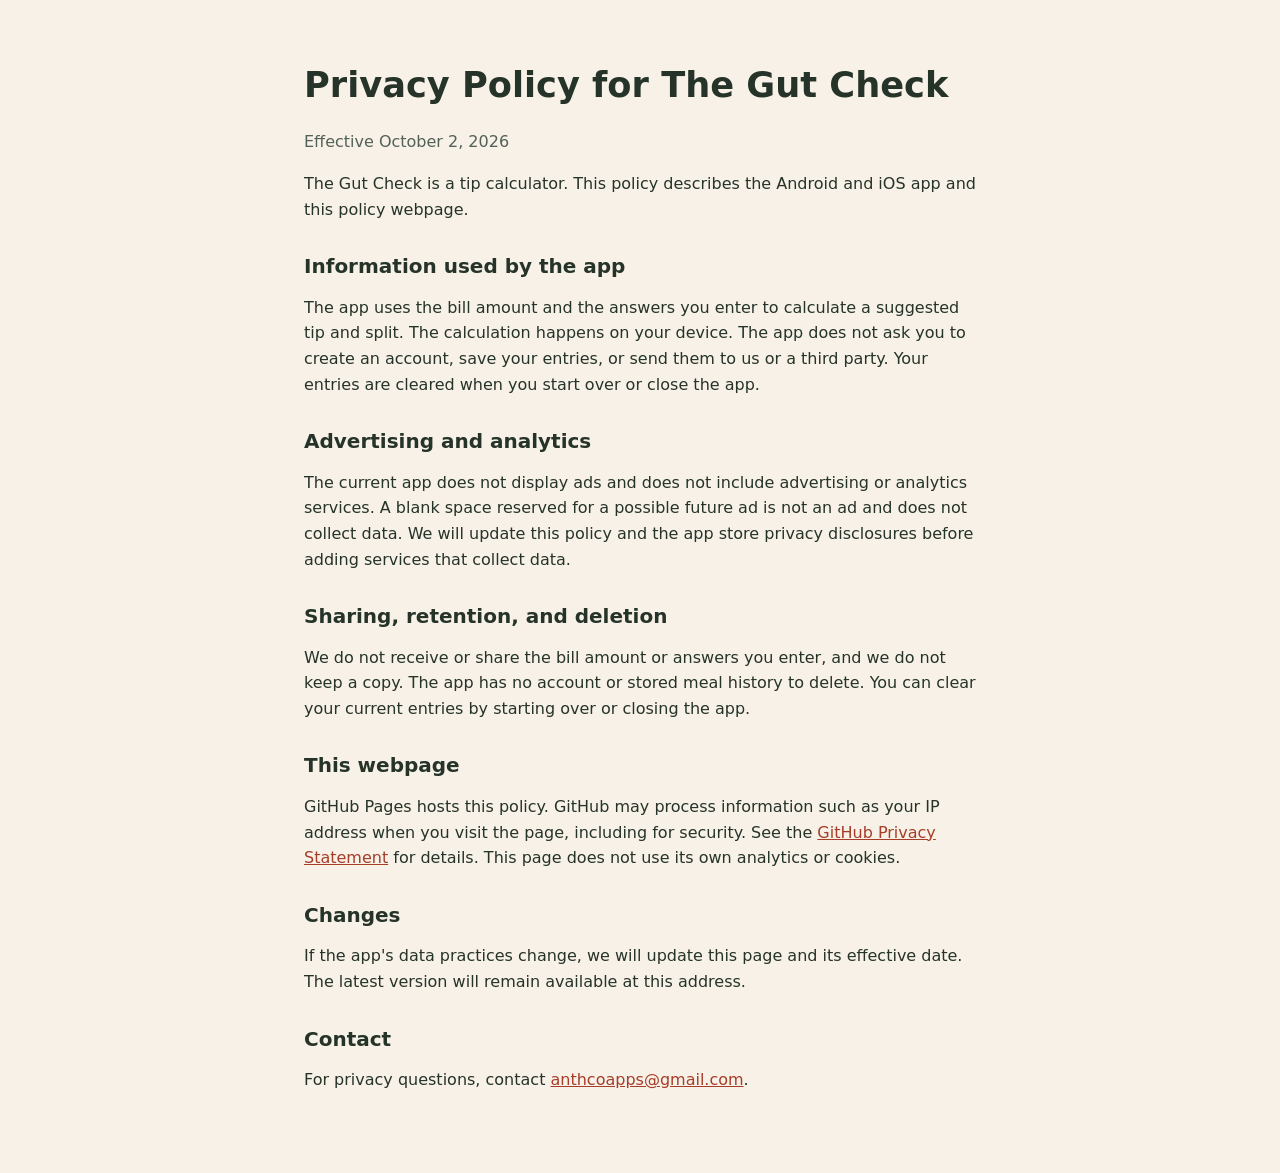
==== index.html @ 99a1a0cb "Add The Gut Check privacy policy" ====
<!doctype html>
<html lang="en">
  <head>
    <meta charset="utf-8">
    <meta name="viewport" content="width=device-width, initial-scale=1">
    <meta name="color-scheme" content="light">
    <title>Privacy Policy | The Gut Check</title>
    <style>
      :root { color: #263329; background: #f7f1e8; font-family: system-ui, sans-serif; line-height: 1.6; }
      body { max-width: 42rem; margin: 0 auto; padding: 2.5rem 1.25rem 4rem; }
      h1, h2 { line-height: 1.2; }
      h1 { font-size: 2.2rem; }
      h2 { margin-top: 2rem; font-size: 1.25rem; }
      a { color: #a63d29; }
      .date { color: #536158; }
    </style>
  </head>
  <body>
    <main>
      <h1>Privacy Policy for The Gut Check</h1>
      <p class="date">Effective October 2, 2026</p>
      <p>The Gut Check is a tip calculator. This policy describes the Android and iOS app and this policy webpage.</p>

      <h2>Information used by the app</h2>
      <p>The app uses the bill amount and the answers you enter to calculate a suggested tip and split. The calculation happens on your device. The app does not ask you to create an account, save your entries, or send them to us or a third party. Your entries are cleared when you start over or close the app.</p>

      <h2>Advertising and analytics</h2>
      <p>The current app does not display ads and does not include advertising or analytics services. A blank space reserved for a possible future ad is not an ad and does not collect data. We will update this policy and the app store privacy disclosures before adding services that collect data.</p>

      <h2>Sharing, retention, and deletion</h2>
      <p>We do not receive or share the bill amount or answers you enter, and we do not keep a copy. The app has no account or stored meal history to delete. You can clear your current entries by starting over or closing the app.</p>

      <h2>This webpage</h2>
      <p>GitHub Pages hosts this policy. GitHub may process information such as your IP address when you visit the page, including for security. See the <a href="https://docs.github.com/en/site-policy/privacy-policies/github-general-privacy-statement">GitHub Privacy Statement</a> for details. This page does not use its own analytics or cookies.</p>

      <h2>Changes</h2>
      <p>If the app's data practices change, we will update this page and its effective date. The latest version will remain available at this address.</p>

      <h2>Contact</h2>
      <p>For privacy questions, contact <a href="mailto:anthcoapps@gmail.com">anthcoapps@gmail.com</a>.</p>
    </main>
  </body>
</html>
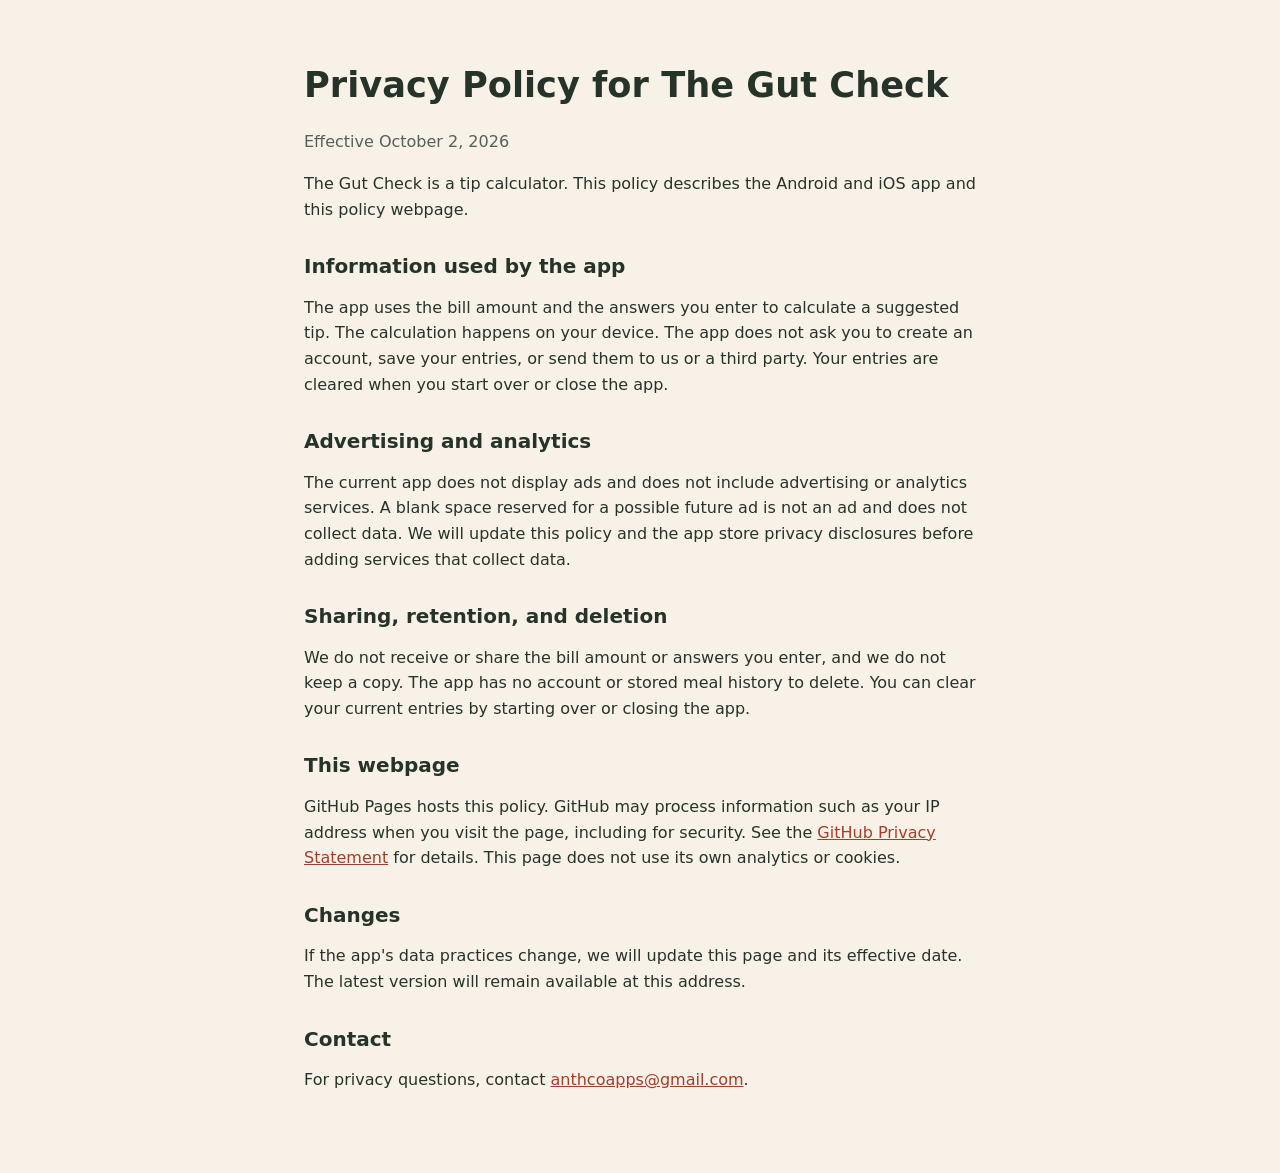
==== commit befdd5da: "Describe current tip calculation accurately" ====
--- a/index.html
+++ b/index.html
@@ -22,7 +22,7 @@
       <p>The Gut Check is a tip calculator. This policy describes the Android and iOS app and this policy webpage.</p>
 
       <h2>Information used by the app</h2>
-      <p>The app uses the bill amount and the answers you enter to calculate a suggested tip and split. The calculation happens on your device. The app does not ask you to create an account, save your entries, or send them to us or a third party. Your entries are cleared when you start over or close the app.</p>
+      <p>The app uses the bill amount and the answers you enter to calculate a suggested tip. The calculation happens on your device. The app does not ask you to create an account, save your entries, or send them to us or a third party. Your entries are cleared when you start over or close the app.</p>
 
       <h2>Advertising and analytics</h2>
       <p>The current app does not display ads and does not include advertising or analytics services. A blank space reserved for a possible future ad is not an ad and does not collect data. We will update this policy and the app store privacy disclosures before adding services that collect data.</p>
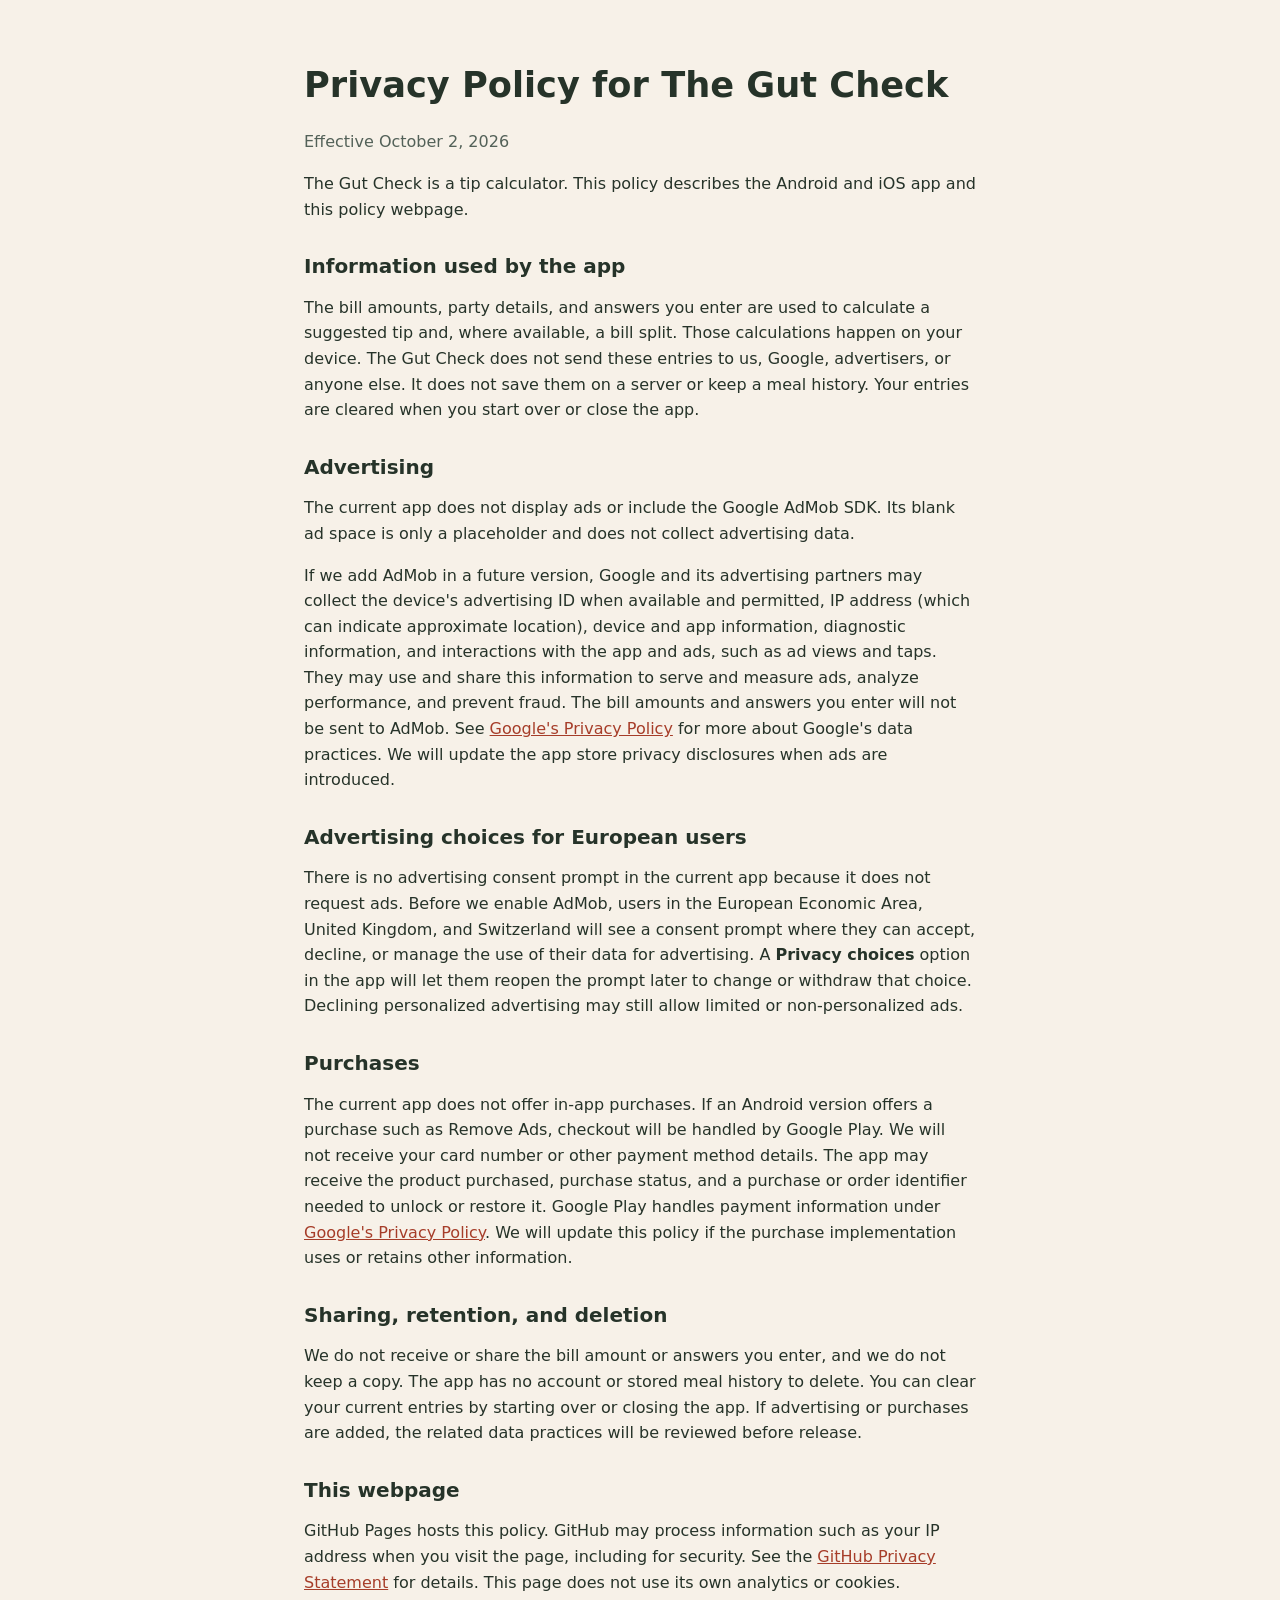
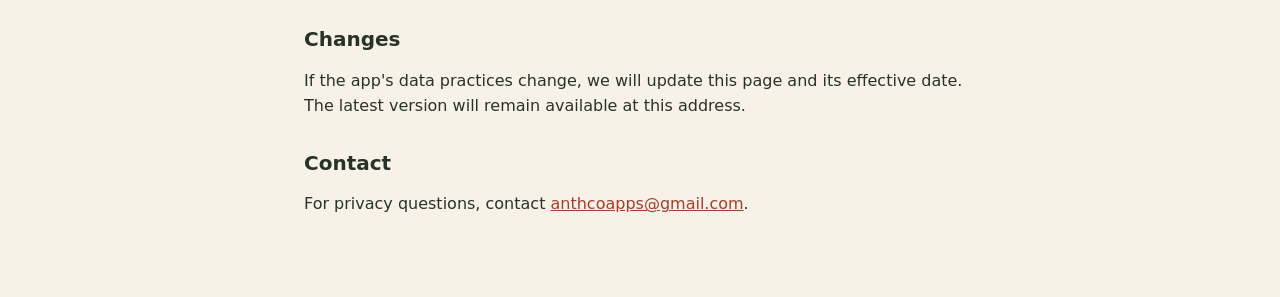
==== commit 31c61642: "Explain planned ads consent and Play purchases" ====
--- a/index.html
+++ b/index.html
@@ -22,13 +22,20 @@
       <p>The Gut Check is a tip calculator. This policy describes the Android and iOS app and this policy webpage.</p>
 
       <h2>Information used by the app</h2>
-      <p>The app uses the bill amount and the answers you enter to calculate a suggested tip. The calculation happens on your device. The app does not ask you to create an account, save your entries, or send them to us or a third party. Your entries are cleared when you start over or close the app.</p>
+      <p>The bill amounts, party details, and answers you enter are used to calculate a suggested tip and, where available, a bill split. Those calculations happen on your device. The Gut Check does not send these entries to us, Google, advertisers, or anyone else. It does not save them on a server or keep a meal history. Your entries are cleared when you start over or close the app.</p>
 
-      <h2>Advertising and analytics</h2>
-      <p>The current app does not display ads and does not include advertising or analytics services. A blank space reserved for a possible future ad is not an ad and does not collect data. We will update this policy and the app store privacy disclosures before adding services that collect data.</p>
+      <h2>Advertising</h2>
+      <p>The current app does not display ads or include the Google AdMob SDK. Its blank ad space is only a placeholder and does not collect advertising data.</p>
+      <p>If we add AdMob in a future version, Google and its advertising partners may collect the device's advertising ID when available and permitted, IP address (which can indicate approximate location), device and app information, diagnostic information, and interactions with the app and ads, such as ad views and taps. They may use and share this information to serve and measure ads, analyze performance, and prevent fraud. The bill amounts and answers you enter will not be sent to AdMob. See <a href="https://policies.google.com/privacy">Google's Privacy Policy</a> for more about Google's data practices. We will update the app store privacy disclosures when ads are introduced.</p>
+
+      <h2>Advertising choices for European users</h2>
+      <p>There is no advertising consent prompt in the current app because it does not request ads. Before we enable AdMob, users in the European Economic Area, United Kingdom, and Switzerland will see a consent prompt where they can accept, decline, or manage the use of their data for advertising. A <strong>Privacy choices</strong> option in the app will let them reopen the prompt later to change or withdraw that choice. Declining personalized advertising may still allow limited or non-personalized ads.</p>
+
+      <h2>Purchases</h2>
+      <p>The current app does not offer in-app purchases. If an Android version offers a purchase such as Remove Ads, checkout will be handled by Google Play. We will not receive your card number or other payment method details. The app may receive the product purchased, purchase status, and a purchase or order identifier needed to unlock or restore it. Google Play handles payment information under <a href="https://policies.google.com/privacy">Google's Privacy Policy</a>. We will update this policy if the purchase implementation uses or retains other information.</p>
 
       <h2>Sharing, retention, and deletion</h2>
-      <p>We do not receive or share the bill amount or answers you enter, and we do not keep a copy. The app has no account or stored meal history to delete. You can clear your current entries by starting over or closing the app.</p>
+      <p>We do not receive or share the bill amount or answers you enter, and we do not keep a copy. The app has no account or stored meal history to delete. You can clear your current entries by starting over or closing the app. If advertising or purchases are added, the related data practices will be reviewed before release.</p>
 
       <h2>This webpage</h2>
       <p>GitHub Pages hosts this policy. GitHub may process information such as your IP address when you visit the page, including for security. See the <a href="https://docs.github.com/en/site-policy/privacy-policies/github-general-privacy-statement">GitHub Privacy Statement</a> for details. This page does not use its own analytics or cookies.</p>
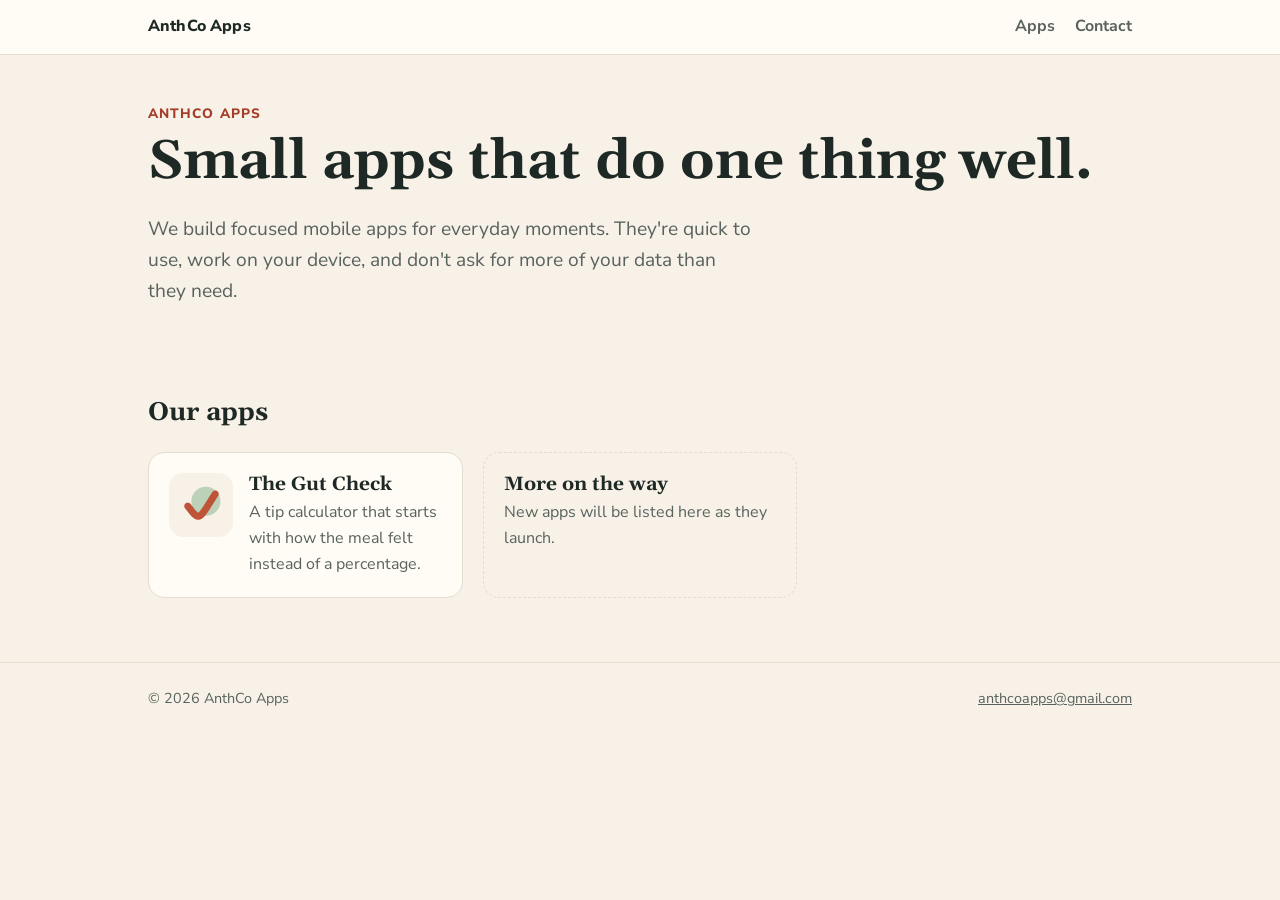
==== commit 067e6bd2: "Turn the site into the AnthCo Apps company site Serve the company home page at the root of anthcoapp" ====
--- a/index.html
+++ b/index.html
@@ -4,47 +4,57 @@
     <meta charset="utf-8">
     <meta name="viewport" content="width=device-width, initial-scale=1">
     <meta name="color-scheme" content="light">
-    <title>Privacy Policy | The Gut Check</title>
-    <style>
-      :root { color: #263329; background: #f7f1e8; font-family: system-ui, sans-serif; line-height: 1.6; }
-      body { max-width: 42rem; margin: 0 auto; padding: 2.5rem 1.25rem 4rem; }
-      h1, h2 { line-height: 1.2; }
-      h1 { font-size: 2.2rem; }
-      h2 { margin-top: 2rem; font-size: 1.25rem; }
-      a { color: #a63d29; }
-      .date { color: #536158; }
-    </style>
+    <title>AnthCo Apps</title>
+    <meta name="description" content="AnthCo Apps makes small, focused mobile apps that respect your privacy.">
+    <link rel="icon" href="/gutcheck/icon.png">
+    <link rel="stylesheet" href="/assets/site.css">
   </head>
   <body>
-    <main>
-      <h1>Privacy Policy for The Gut Check</h1>
-      <p class="date">Effective October 2, 2026</p>
-      <p>The Gut Check is a tip calculator. This policy describes the Android and iOS app and this policy webpage.</p>
+    <header class="site-header">
+      <div class="wrap">
+        <a class="brand" href="/">AnthCo Apps</a>
+        <nav aria-label="Main">
+          <a href="/#apps">Apps</a>
+          <a href="mailto:anthcoapps@gmail.com">Contact</a>
+        </nav>
+      </div>
+    </header>
 
-      <h2>Information used by the app</h2>
-      <p>The bill amounts, party details, and answers you enter are used to calculate a suggested tip and, where available, a bill split. Those calculations happen on your device. The Gut Check does not send these entries to us, Google, advertisers, or anyone else. It does not save them on a server or keep a meal history. Your entries are cleared when you start over or close the app.</p>
+    <main class="wrap">
+      <section class="hero">
+        <div>
+          <p class="eyebrow">AnthCo Apps</p>
+          <h1>Small apps that do one thing well.</h1>
+          <!-- DRAFT mission statement: replace with your own wording. -->
+          <p class="lede">We build focused mobile apps for everyday moments. They're quick to use, work on your device, and don't ask for more of your data than they need.</p>
+        </div>
+      </section>
 
-      <h2>Advertising</h2>
-      <p>The current app does not display ads or include the Google AdMob SDK. Its blank ad space is only a placeholder and does not collect advertising data.</p>
-      <p>If we add AdMob in a future version, Google and its advertising partners may collect the device's advertising ID when available and permitted, IP address (which can indicate approximate location), device and app information, diagnostic information, and interactions with the app and ads, such as ad views and taps. They may use and share this information to serve and measure ads, analyze performance, and prevent fraud. The bill amounts and answers you enter will not be sent to AdMob. See <a href="https://policies.google.com/privacy">Google's Privacy Policy</a> for more about Google's data practices. We will update the app store privacy disclosures when ads are introduced.</p>
+      <section class="section" id="apps">
+        <h2>Our apps</h2>
+        <div class="cards">
+          <a class="card" href="/gutcheck/">
+            <img src="/gutcheck/icon.png" alt="" width="64" height="64">
+            <div>
+              <h3>The Gut Check</h3>
+              <p>A tip calculator that starts with how the meal felt instead of a percentage.</p>
+            </div>
+          </a>
+          <div class="card placeholder">
+            <div>
+              <h3>More on the way</h3>
+              <p>New apps will be listed here as they launch.</p>
+            </div>
+          </div>
+        </div>
+      </section>
+    </main>
 
-      <h2>Advertising choices for European users</h2>
-      <p>There is no advertising consent prompt in the current app because it does not request ads. Before we enable AdMob, users in the European Economic Area, United Kingdom, and Switzerland will see a consent prompt where they can accept, decline, or manage the use of their data for advertising. A <strong>Privacy choices</strong> option in the app will let them reopen the prompt later to change or withdraw that choice. Declining personalized advertising may still allow limited or non-personalized ads.</p>
-
-      <h2>Purchases</h2>
-      <p>The current app does not offer in-app purchases. If an Android version offers a purchase such as Remove Ads, checkout will be handled by Google Play. We will not receive your card number or other payment method details. The app may receive the product purchased, purchase status, and a purchase or order identifier needed to unlock or restore it. Google Play handles payment information under <a href="https://policies.google.com/privacy">Google's Privacy Policy</a>. We will update this policy if the purchase implementation uses or retains other information.</p>
-
-      <h2>Sharing, retention, and deletion</h2>
-      <p>We do not receive or share the bill amount or answers you enter, and we do not keep a copy. The app has no account or stored meal history to delete. You can clear your current entries by starting over or closing the app. If advertising or purchases are added, the related data practices will be reviewed before release.</p>
-
-      <h2>This webpage</h2>
-      <p>GitHub Pages hosts this policy. GitHub may process information such as your IP address when you visit the page, including for security. See the <a href="https://docs.github.com/en/site-policy/privacy-policies/github-general-privacy-statement">GitHub Privacy Statement</a> for details. This page does not use its own analytics or cookies.</p>
-
-      <h2>Changes</h2>
-      <p>If the app's data practices change, we will update this page and its effective date. The latest version will remain available at this address.</p>
-
-      <h2>Contact</h2>
-      <p>For privacy questions, contact <a href="mailto:anthcoapps@gmail.com">anthcoapps@gmail.com</a>.</p>
-    </main>
+    <footer class="site-footer">
+      <div class="wrap">
+        <span>&copy; 2026 AnthCo Apps</span>
+        <a href="mailto:anthcoapps@gmail.com">anthcoapps@gmail.com</a>
+      </div>
+    </footer>
   </body>
 </html>
--- a/assets/site.css
+++ b/assets/site.css
@@ -0,0 +1,80 @@
+@font-face { font-family: "Gelasio"; src: url("/assets/fonts/Gelasio-400.ttf") format("truetype"); font-weight: 400; font-display: swap; }
+@font-face { font-family: "Gelasio"; src: url("/assets/fonts/Gelasio-700.ttf") format("truetype"); font-weight: 700; font-display: swap; }
+@font-face { font-family: "Nunito Sans"; src: url("/assets/fonts/NunitoSans-400.ttf") format("truetype"); font-weight: 400; font-display: swap; }
+@font-face { font-family: "Nunito Sans"; src: url("/assets/fonts/NunitoSans-700.ttf") format("truetype"); font-weight: 700; font-display: swap; }
+@font-face { font-family: "Nunito Sans"; src: url("/assets/fonts/NunitoSans-800.ttf") format("truetype"); font-weight: 800; font-display: swap; }
+
+:root {
+  --cream: #f7f1e8;
+  --paper: #fffbf5;
+  --ink: #1e2925;
+  --muted: #59635e;
+  --line: #e4dccf;
+  --accent: #a63d29;
+  --accent-soft: #f4c8b8;
+  color: var(--ink);
+  background: var(--cream);
+  font-family: "Nunito Sans", system-ui, sans-serif;
+  line-height: 1.6;
+}
+
+* { box-sizing: border-box; }
+body { margin: 0; }
+img { max-width: 100%; display: block; }
+a { color: var(--accent); }
+h1, h2, h3 { font-family: "Gelasio", Georgia, serif; line-height: 1.2; }
+
+.wrap { max-width: 64rem; margin: 0 auto; padding-inline: 1.25rem; }
+.narrow { max-width: 42rem; }
+
+.site-header { border-bottom: 1px solid var(--line); background: var(--paper); }
+.site-header .wrap { display: flex; align-items: center; justify-content: space-between; gap: 1rem; padding-top: 0.9rem; padding-bottom: 0.9rem; }
+.brand { font-weight: 800; color: var(--ink); text-decoration: none; letter-spacing: 0.01em; }
+.site-header nav { display: flex; gap: 1.25rem; font-weight: 700; }
+.site-header nav a { color: var(--muted); text-decoration: none; }
+.site-header nav a:hover, .site-header nav a[aria-current="page"] { color: var(--ink); }
+
+main { padding: 3rem 0 4rem; }
+.eyebrow { margin: 0; color: var(--accent); font-weight: 800; text-transform: uppercase; letter-spacing: 0.08em; font-size: 0.85rem; }
+.lede { font-size: 1.2rem; color: var(--muted); max-width: 38rem; }
+.muted { color: var(--muted); }
+
+.hero { display: grid; gap: 2rem; align-items: center; padding-bottom: 1rem; }
+.hero h1 { font-size: clamp(2.2rem, 6vw, 3.4rem); margin: 0.3rem 0 0.8rem; }
+.hero-icon { width: 8rem; border-radius: 1.75rem; box-shadow: 0 10px 30px rgb(30 41 37 / 0.15); }
+@media (min-width: 48rem) { .hero.with-icon { grid-template-columns: auto 1fr; } }
+
+.section { margin-top: 3.5rem; }
+.section h2 { font-size: 1.6rem; margin-bottom: 0.5rem; }
+
+.cards { display: grid; gap: 1.25rem; grid-template-columns: repeat(auto-fill, minmax(17rem, 1fr)); margin-top: 1.5rem; }
+.card { display: flex; gap: 1rem; align-items: flex-start; padding: 1.25rem; background: var(--paper); border: 1px solid var(--line); border-radius: 1rem; color: inherit; text-decoration: none; transition: transform 0.15s, box-shadow 0.15s; }
+a.card:hover { transform: translateY(-2px); box-shadow: 0 8px 24px rgb(30 41 37 / 0.1); }
+.card img { width: 4rem; border-radius: 0.9rem; flex: none; }
+.card h3 { margin: 0 0 0.25rem; font-size: 1.2rem; }
+.card p { margin: 0; color: var(--muted); }
+.card.placeholder { border-style: dashed; background: transparent; }
+
+.badges { display: flex; flex-wrap: wrap; gap: 0.75rem; margin-top: 1.25rem; }
+.badge { display: inline-flex; flex-direction: column; padding: 0.55rem 1.1rem; border-radius: 0.75rem; background: var(--ink); color: var(--paper); text-decoration: none; line-height: 1.25; }
+.badge small { font-size: 0.72rem; opacity: 0.75; }
+.badge strong { font-size: 1.05rem; }
+.badge[aria-disabled="true"] { background: transparent; color: var(--muted); border: 1px solid var(--line); }
+
+.steps { display: grid; gap: 1rem; grid-template-columns: repeat(auto-fit, minmax(10.5rem, 1fr)); padding: 0; list-style: none; counter-reset: step; }
+.steps li { counter-increment: step; padding: 1rem 1.1rem; background: var(--paper); border: 1px solid var(--line); border-radius: 1rem; }
+.steps li::before { content: counter(step); display: grid; place-items: center; width: 1.8rem; height: 1.8rem; margin-bottom: 0.5rem; border-radius: 50%; background: var(--accent-soft); color: var(--ink); font-weight: 800; }
+
+.shots { display: flex; gap: 1.25rem; overflow-x: auto; padding: 0.5rem 0 1rem; scroll-snap-type: x mandatory; }
+.shots figure { flex: none; width: 13.5rem; margin: 0; scroll-snap-align: start; }
+.shots img, .shot-slot { width: 100%; aspect-ratio: 9 / 19.5; border-radius: 1.5rem; border: 1px solid var(--line); background: var(--paper); object-fit: cover; }
+.shot-slot { display: grid; place-items: center; border-style: dashed; color: var(--muted); font-size: 0.9rem; text-align: center; padding: 1rem; }
+.shots figcaption { margin-top: 0.5rem; text-align: center; color: var(--muted); font-size: 0.9rem; }
+
+.policy h1 { font-size: 2.2rem; }
+.policy h2 { margin-top: 2rem; font-size: 1.25rem; }
+.date { color: var(--muted); }
+
+.site-footer { border-top: 1px solid var(--line); padding: 1.5rem 0 2.5rem; color: var(--muted); font-size: 0.9rem; }
+.site-footer .wrap { display: flex; flex-wrap: wrap; justify-content: space-between; gap: 0.5rem 1.5rem; }
+.site-footer a { color: inherit; }
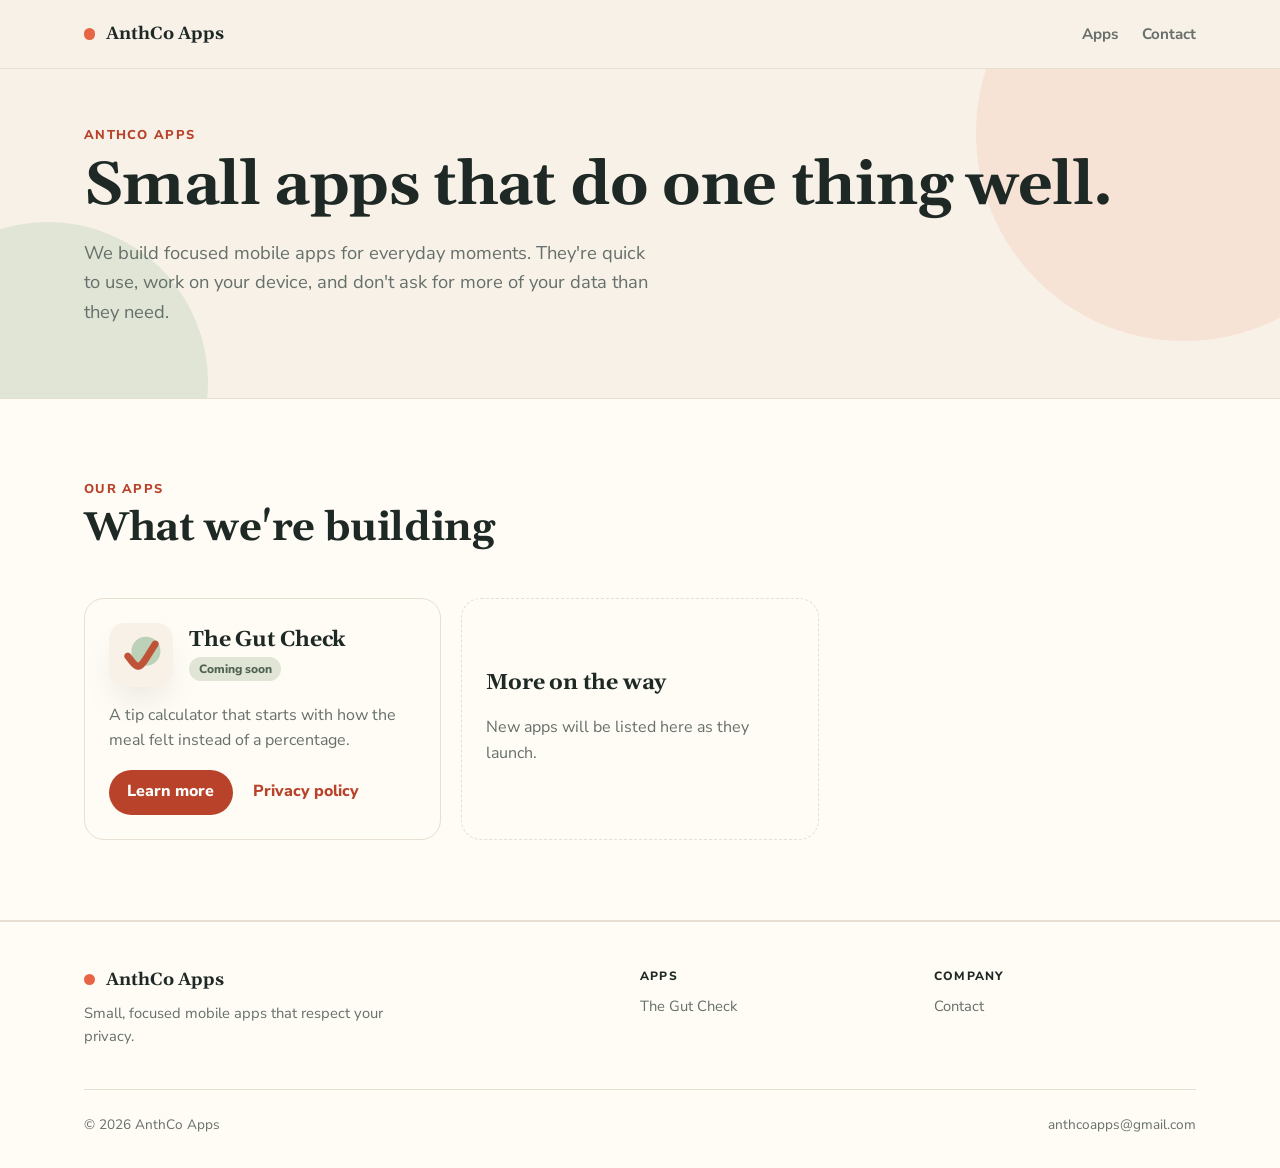
==== commit 32b369de: "Redesign the site to match The Gut Check app Restyle every page with the app's own fonts and color t" ====
--- a/index.html
+++ b/index.html
@@ -12,7 +12,7 @@
   <body>
     <header class="site-header">
       <div class="wrap">
-        <a class="brand" href="/">AnthCo Apps</a>
+        <a class="brand" href="/"><span class="brand-dot"></span><strong>AnthCo Apps</strong></a>
         <nav aria-label="Main">
           <a href="/#apps">Apps</a>
           <a href="mailto:anthcoapps@gmail.com">Contact</a>
@@ -20,28 +20,42 @@
       </div>
     </header>
 
-    <main class="wrap">
-      <section class="hero">
-        <div>
-          <p class="eyebrow">AnthCo Apps</p>
-          <h1>Small apps that do one thing well.</h1>
-          <!-- DRAFT mission statement: replace with your own wording. -->
-          <p class="lede">We build focused mobile apps for everyday moments. They're quick to use, work on your device, and don't ask for more of your data than they need.</p>
-        </div>
-      </section>
+    <main>
+      <div class="blobs">
+        <section class="wrap hero">
+          <div>
+            <p class="eyebrow">AnthCo Apps</p>
+            <h1>Small apps that do one thing well.</h1>
+            <!-- DRAFT mission statement: replace with your own wording. -->
+            <p class="lede">We build focused mobile apps for everyday moments. They're quick to use, work on your device, and don't ask for more of your data than they need.</p>
+          </div>
+        </section>
+      </div>
 
-      <section class="section" id="apps">
-        <h2>Our apps</h2>
-        <div class="cards">
-          <a class="card" href="/gutcheck/">
-            <img src="/gutcheck/icon.png" alt="" width="64" height="64">
+      <section class="band paper" id="apps">
+        <div class="wrap">
+          <div class="section-head">
             <div>
-              <h3>The Gut Check</h3>
+              <p class="eyebrow">Our apps</p>
+              <h2>What we're building</h2>
+            </div>
+          </div>
+          <div class="cards">
+            <article class="card">
+              <div class="card-top">
+                <img src="/gutcheck/icon.png" alt="" width="64" height="64">
+                <div>
+                  <h3>The Gut Check</h3>
+                  <span class="pill">Coming soon</span>
+                </div>
+              </div>
               <p>A tip calculator that starts with how the meal felt instead of a percentage.</p>
-            </div>
-          </a>
-          <div class="card placeholder">
-            <div>
+              <div class="card-links">
+                <a class="btn" href="/gutcheck/">Learn more</a>
+                <a href="/gutcheck/privacy/">Privacy policy</a>
+              </div>
+            </article>
+            <div class="card placeholder">
               <h3>More on the way</h3>
               <p>New apps will be listed here as they launch.</p>
             </div>
@@ -52,8 +66,28 @@
 
     <footer class="site-footer">
       <div class="wrap">
-        <span>&copy; 2026 AnthCo Apps</span>
-        <a href="mailto:anthcoapps@gmail.com">anthcoapps@gmail.com</a>
+        <div class="footer-grid">
+          <div>
+            <a class="brand" href="/"><span class="brand-dot"></span><strong>AnthCo Apps</strong></a>
+            <p>Small, focused mobile apps that respect your privacy.</p>
+          </div>
+          <nav aria-label="Apps">
+            <h2>Apps</h2>
+            <ul>
+              <li><a href="/gutcheck/">The Gut Check</a></li>
+            </ul>
+          </nav>
+          <nav aria-label="Company">
+            <h2>Company</h2>
+            <ul>
+              <li><a href="mailto:anthcoapps@gmail.com">Contact</a></li>
+            </ul>
+          </nav>
+        </div>
+        <div class="footer-base">
+          <span>&copy; 2026 AnthCo Apps</span>
+          <a href="mailto:anthcoapps@gmail.com">anthcoapps@gmail.com</a>
+        </div>
       </div>
     </footer>
   </body>
--- a/assets/site.css
+++ b/assets/site.css
@@ -4,77 +4,179 @@
 @font-face { font-family: "Nunito Sans"; src: url("/assets/fonts/NunitoSans-700.ttf") format("truetype"); font-weight: 700; font-display: swap; }
 @font-face { font-family: "Nunito Sans"; src: url("/assets/fonts/NunitoSans-800.ttf") format("truetype"); font-weight: 800; font-display: swap; }
 
+/* Colors match the app's theme in gut-check/lib/models/check_answers.dart.
+   --coral is for fills and decoration; --coral-ink is the same hue dark enough for text and small buttons. */
 :root {
   --cream: #f7f1e8;
   --paper: #fffbf5;
   --ink: #1e2925;
-  --muted: #59635e;
-  --line: #e4dccf;
-  --accent: #a63d29;
-  --accent-soft: #f4c8b8;
+  --muted: #66706b;
+  --line: #e7dfd2;
+  --coral: #e76545;
+  --coral-ink: #b8432a;
+  --coral-soft: #f4c8b8;
+  --peach: #f7e2d6;
+  --moss: #bcd1b8;
+  --sage: #e0e5d6;
+  --sage-ink: #4f6150;
+  --shadow: 0 18px 40px -18px rgb(30 41 37 / 0.28);
+  --radius: 1.25rem;
   color: var(--ink);
   background: var(--cream);
   font-family: "Nunito Sans", system-ui, sans-serif;
   line-height: 1.6;
+  scroll-behavior: smooth;
+  scroll-padding-top: 5rem;
 }
+@media (prefers-reduced-motion: reduce) { :root { scroll-behavior: auto; } }
 
 * { box-sizing: border-box; }
-body { margin: 0; }
-img { max-width: 100%; display: block; }
-a { color: var(--accent); }
-h1, h2, h3 { font-family: "Gelasio", Georgia, serif; line-height: 1.2; }
+body { margin: 0; overflow-x: hidden; }
+img { max-width: 100%; height: auto; display: block; }
+a { color: var(--coral-ink); }
+h1, h2, h3 { font-family: "Gelasio", Georgia, serif; font-weight: 700; line-height: 1.15; letter-spacing: -0.01em; }
+:focus-visible { outline: 3px solid var(--coral); outline-offset: 3px; border-radius: 0.4rem; }
 
-.wrap { max-width: 64rem; margin: 0 auto; padding-inline: 1.25rem; }
-.narrow { max-width: 42rem; }
+.wrap { max-width: 72rem; margin: 0 auto; padding-inline: 1.25rem; }
+.narrow { max-width: 46rem; }
+.icon { width: 1.25rem; height: 1.25rem; flex: none; fill: none; stroke: currentColor; stroke-width: 2; stroke-linecap: round; stroke-linejoin: round; }
 
-.site-header { border-bottom: 1px solid var(--line); background: var(--paper); }
-.site-header .wrap { display: flex; align-items: center; justify-content: space-between; gap: 1rem; padding-top: 0.9rem; padding-bottom: 0.9rem; }
-.brand { font-weight: 800; color: var(--ink); text-decoration: none; letter-spacing: 0.01em; }
-.site-header nav { display: flex; gap: 1.25rem; font-weight: 700; }
-.site-header nav a { color: var(--muted); text-decoration: none; }
-.site-header nav a:hover, .site-header nav a[aria-current="page"] { color: var(--ink); }
+/* Header */
+.site-header { position: sticky; top: 0; z-index: 10; background: rgb(247 241 232 / 0.88); backdrop-filter: blur(10px); border-bottom: 1px solid var(--line); }
+.site-header .wrap { display: flex; align-items: center; justify-content: space-between; gap: 1rem; min-height: 4.25rem; }
+.brand { display: flex; align-items: center; gap: 0.65rem; color: var(--ink); text-decoration: none; line-height: 1.15; }
+.brand img { width: 2.25rem; border-radius: 0.6rem; }
+.brand strong { display: block; font-family: "Gelasio", Georgia, serif; font-size: 1.1rem; }
+.brand small { display: block; color: var(--muted); font-size: 0.75rem; }
+.brand-dot { width: 0.7rem; height: 0.7rem; border-radius: 50%; background: var(--coral); }
+.site-header nav { display: flex; align-items: center; gap: 1.5rem; font-weight: 700; font-size: 0.95rem; }
+.site-header nav a:not(.btn) { color: var(--muted); text-decoration: none; }
+.site-header nav a:not(.btn):hover, .site-header nav a[aria-current="page"] { color: var(--ink); }
+@media (max-width: 47.99rem) { .site-header nav a.hide-sm { display: none; } }
 
-main { padding: 3rem 0 4rem; }
-.eyebrow { margin: 0; color: var(--accent); font-weight: 800; text-transform: uppercase; letter-spacing: 0.08em; font-size: 0.85rem; }
-.lede { font-size: 1.2rem; color: var(--muted); max-width: 38rem; }
+/* Buttons and small labels */
+.btn { display: inline-flex; align-items: center; gap: 0.4rem; padding: 0.6rem 1.15rem; border-radius: 999px; background: var(--coral-ink); color: #fff; font-weight: 800; text-decoration: none; }
+.btn:hover { background: #a03a24; }
+.eyebrow { margin: 0; color: var(--coral-ink); font-weight: 800; text-transform: uppercase; letter-spacing: 0.1em; font-size: 0.8rem; }
+.pill { display: inline-block; padding: 0.15rem 0.6rem; border-radius: 999px; background: var(--sage); color: var(--sage-ink); font-size: 0.75rem; font-weight: 800; }
+.lede { font-size: 1.15rem; color: var(--muted); max-width: 36rem; }
 .muted { color: var(--muted); }
 
-.hero { display: grid; gap: 2rem; align-items: center; padding-bottom: 1rem; }
-.hero h1 { font-size: clamp(2.2rem, 6vw, 3.4rem); margin: 0.3rem 0 0.8rem; }
-.hero-icon { width: 8rem; border-radius: 1.75rem; box-shadow: 0 10px 30px rgb(30 41 37 / 0.15); }
-@media (min-width: 48rem) { .hero.with-icon { grid-template-columns: auto 1fr; } }
+/* Soft background shapes, echoing the app's corner circles */
+.blobs { position: relative; isolation: isolate; overflow: hidden; }
+.blobs::before, .blobs::after { content: ""; position: absolute; z-index: -1; border-radius: 50%; }
+.blobs::before { width: 26rem; height: 26rem; top: -9rem; right: -7rem; background: var(--peach); }
+.blobs::after { width: 20rem; height: 20rem; bottom: -9rem; left: -7rem; background: var(--sage); }
 
-.section { margin-top: 3.5rem; }
-.section h2 { font-size: 1.6rem; margin-bottom: 0.5rem; }
+/* Hero */
+.hero { display: grid; gap: 3rem; align-items: center; padding-block: 3.5rem 4.5rem; }
+@media (min-width: 56rem) { .hero.with-phone { grid-template-columns: 1.1fr 0.9fr; } }
+.hero h1 { font-size: clamp(2.6rem, 6vw, 3.8rem); margin: 0.4rem 0 1rem; }
+.hero .lede { margin: 0; }
+.app-mark { display: flex; align-items: center; gap: 0.9rem; margin-bottom: 1.25rem; }
+.app-mark img { width: 4rem; border-radius: 1rem; box-shadow: var(--shadow); }
+.app-mark .pill { margin-top: 0.3rem; }
 
-.cards { display: grid; gap: 1.25rem; grid-template-columns: repeat(auto-fill, minmax(17rem, 1fr)); margin-top: 1.5rem; }
-.card { display: flex; gap: 1rem; align-items: flex-start; padding: 1.25rem; background: var(--paper); border: 1px solid var(--line); border-radius: 1rem; color: inherit; text-decoration: none; transition: transform 0.15s, box-shadow 0.15s; }
-a.card:hover { transform: translateY(-2px); box-shadow: 0 8px 24px rgb(30 41 37 / 0.1); }
-.card img { width: 4rem; border-radius: 0.9rem; flex: none; }
-.card h3 { margin: 0 0 0.25rem; font-size: 1.2rem; }
+.stats { display: grid; grid-template-columns: repeat(3, 1fr); margin: 1.75rem 0 0; max-width: 34rem; background: var(--paper); border: 1px solid var(--line); border-radius: 1rem; }
+.stats div { padding: 0.8rem 1rem; }
+.stats div + div { border-left: 1px solid var(--line); }
+.stats dt { font-family: "Gelasio", Georgia, serif; font-weight: 700; font-size: 1.35rem; }
+.stats dd { margin: 0; color: var(--muted); font-size: 0.82rem; line-height: 1.35; }
+
+.badges { display: flex; flex-wrap: wrap; gap: 0.75rem; margin-top: 1.5rem; }
+.badge { display: inline-flex; align-items: center; gap: 0.6rem; padding: 0.55rem 1.1rem 0.55rem 0.85rem; border-radius: 0.9rem; background: var(--ink); color: var(--paper); text-decoration: none; line-height: 1.2; }
+.badge .icon { width: 1.5rem; height: 1.5rem; }
+.badge small { display: block; font-size: 0.7rem; opacity: 0.8; }
+.badge strong { display: block; font-size: 1rem; }
+.badge[aria-disabled="true"] { background: var(--paper); color: var(--ink); border: 1px solid var(--line); }
+.badge[aria-disabled="true"] small { color: var(--muted); opacity: 1; }
+
+/* Phone frame and screen switcher */
+.phone { width: min(100%, 19rem); margin-inline: auto; padding: 0.55rem; border-radius: 2.4rem; background: var(--paper); border: 1px solid var(--line); box-shadow: var(--shadow), 0 40px 80px -40px rgb(30 41 37 / 0.35); }
+.phone img { width: 100%; aspect-ratio: 9 / 16; object-fit: cover; border-radius: 1.9rem; background: var(--cream); }
+.showcase { display: grid; gap: 1.25rem; justify-items: center; }
+.screen-tabs { display: flex; flex-wrap: wrap; justify-content: center; gap: 0.25rem; padding: 0.3rem; border-radius: 999px; background: var(--paper); border: 1px solid var(--line); }
+.screen-tabs button { padding: 0.35rem 0.8rem; border: 0; border-radius: 999px; background: none; color: var(--muted); font: inherit; font-size: 0.85rem; font-weight: 700; cursor: pointer; }
+.screen-tabs button:hover { color: var(--ink); }
+.screen-tabs button[aria-pressed="true"] { background: var(--coral-soft); color: var(--ink); }
+
+/* Sections */
+.band { padding: 5rem 0; }
+.band.paper { background: var(--paper); border-block: 1px solid var(--line); }
+.section-head { display: flex; flex-wrap: wrap; align-items: end; justify-content: space-between; gap: 1rem 2rem; margin-bottom: 2.25rem; }
+.section-head h2 { font-size: clamp(1.9rem, 4vw, 2.5rem); margin: 0.4rem 0 0.6rem; }
+.section-head p:not(.eyebrow) { margin: 0; max-width: 34rem; color: var(--muted); }
+.note { display: inline-flex; align-items: center; gap: 0.5rem; color: var(--muted); font-size: 0.9rem; font-weight: 700; }
+.note::before { content: ""; width: 0.5rem; height: 0.5rem; border-radius: 50%; background: var(--sage-ink); }
+
+/* How it works */
+.steps { display: grid; gap: 1.25rem; padding: 0; margin: 0; list-style: none; }
+@media (min-width: 40rem) { .steps { grid-template-columns: repeat(2, 1fr); } .steps .wide { grid-column: 1 / -1; } }
+@media (min-width: 60rem) { .steps { grid-template-columns: repeat(3, 1fr); } .steps .wide { grid-column: span 2; } }
+.step { display: flex; flex-direction: column; padding: 1.5rem; background: var(--cream); border: 1px solid var(--line); border-radius: var(--radius); }
+.step-top { display: flex; align-items: center; justify-content: space-between; margin-bottom: 1rem; }
+.step-num { display: grid; place-items: center; width: 2rem; height: 2rem; border-radius: 50%; background: var(--coral-soft); font-weight: 800; }
+.step-label { color: var(--muted); font-size: 0.75rem; font-weight: 800; letter-spacing: 0.08em; text-transform: uppercase; }
+.step h3 { margin: 0 0 0.5rem; font-size: 1.3rem; }
+.step p { margin: 0 0 1.25rem; color: var(--muted); }
+.detail { margin: auto 0 0; padding: 0.6rem 0.9rem; border-radius: 0.75rem; background: var(--paper); border: 1px solid var(--line); font-size: 0.9rem; }
+.detail div { display: flex; justify-content: space-between; gap: 1rem; padding: 0.15rem 0; }
+.detail dt { color: var(--muted); }
+.detail dd { margin: 0; font-weight: 800; text-align: right; }
+.detail .big dd { color: var(--coral-ink); font-family: "Gelasio", Georgia, serif; font-size: 1.15rem; }
+.step.wide { background: var(--paper); }
+@media (min-width: 40rem) { .step.wide { display: grid; grid-template-columns: 1.2fr 1fr; grid-template-rows: auto auto 1fr; column-gap: 1.75rem; } .step.wide .step-top, .step.wide h3, .step.wide p { grid-column: 1; } .step.wide .detail { grid-column: 2; grid-row: 1 / span 3; margin: 0; align-self: center; } }
+
+/* Why it's different */
+.why { display: grid; gap: 3rem; align-items: center; }
+@media (min-width: 56rem) { .why { grid-template-columns: 1fr 1fr; gap: 4rem; } }
+.why h2 { font-size: clamp(1.9rem, 4vw, 2.5rem); margin: 0.4rem 0 1rem; }
+.why-visual { position: relative; display: flex; justify-content: center; padding: 3rem 1rem; border-radius: 1.75rem; background: var(--sage); }
+.why-visual .phone { width: min(70%, 16rem); }
+.why-visual .phone + .phone { position: absolute; width: min(48%, 11rem); right: 1.5rem; bottom: 1.5rem; transform: rotate(4deg); }
+.why-visual::before { content: ""; position: absolute; top: -2rem; left: -2rem; width: 9rem; height: 9rem; border-radius: 50%; background: var(--peach); z-index: -1; }
+.why-visual { isolation: isolate; }
+.features { display: grid; gap: 1.25rem; margin: 2rem 0 0; padding: 0; list-style: none; }
+.features li { display: flex; gap: 1rem; }
+.feature-icon { display: grid; place-items: center; flex: none; width: 2.5rem; height: 2.5rem; border-radius: 50%; background: var(--peach); color: var(--coral-ink); }
+.features h3 { margin: 0.15rem 0 0.2rem; font-family: "Nunito Sans", system-ui, sans-serif; font-size: 1.05rem; font-weight: 800; letter-spacing: 0; }
+.features p { margin: 0; color: var(--muted); }
+
+/* Launch call-out */
+.cta { display: grid; gap: 1.5rem 3rem; align-items: center; padding: clamp(2rem, 5vw, 3.5rem); border-radius: 1.75rem; background: linear-gradient(135deg, var(--peach), var(--sage)); }
+@media (min-width: 52rem) { .cta { grid-template-columns: 1.2fr 1fr; } }
+.cta h2 { font-size: clamp(1.8rem, 4vw, 2.4rem); margin: 0.4rem 0 0.75rem; }
+.cta p:not(.eyebrow) { margin: 0; color: var(--ink); opacity: 0.8; }
+.cta .badges { margin: 0; }
+@media (min-width: 52rem) { .cta .badges { justify-content: flex-end; } }
+
+/* Company home */
+.cards { display: grid; gap: 1.25rem; grid-template-columns: repeat(auto-fill, minmax(19rem, 1fr)); }
+.card { display: flex; flex-direction: column; gap: 1rem; padding: 1.5rem; background: var(--paper); border: 1px solid var(--line); border-radius: var(--radius); color: inherit; }
+.card-top { display: flex; align-items: center; gap: 1rem; }
+.card-top img { width: 4rem; border-radius: 1rem; box-shadow: var(--shadow); }
+.card h3 { margin: 0 0 0.2rem; font-size: 1.35rem; }
 .card p { margin: 0; color: var(--muted); }
-.card.placeholder { border-style: dashed; background: transparent; }
+.card-links { display: flex; flex-wrap: wrap; align-items: center; gap: 0.5rem 1.25rem; margin-top: auto; font-weight: 800; }
+.card-links a:not(.btn) { text-decoration: none; }
+.card.placeholder { justify-content: center; border-style: dashed; background: transparent; }
 
-.badges { display: flex; flex-wrap: wrap; gap: 0.75rem; margin-top: 1.25rem; }
-.badge { display: inline-flex; flex-direction: column; padding: 0.55rem 1.1rem; border-radius: 0.75rem; background: var(--ink); color: var(--paper); text-decoration: none; line-height: 1.25; }
-.badge small { font-size: 0.72rem; opacity: 0.75; }
-.badge strong { font-size: 1.05rem; }
-.badge[aria-disabled="true"] { background: transparent; color: var(--muted); border: 1px solid var(--line); }
+/* Policy and simple pages */
+.page { padding: 3.5rem 0 5rem; }
+.policy { padding: clamp(1.5rem, 5vw, 3rem); background: var(--paper); border: 1px solid var(--line); border-radius: 1.75rem; }
+.policy h1 { font-size: clamp(2rem, 5vw, 2.6rem); margin: 0.4rem 0 0.25rem; }
+.policy h2 { margin: 2.25rem 0 0.5rem; font-size: 1.3rem; }
+.date { margin-top: 0; color: var(--muted); }
 
-.steps { display: grid; gap: 1rem; grid-template-columns: repeat(auto-fit, minmax(10.5rem, 1fr)); padding: 0; list-style: none; counter-reset: step; }
-.steps li { counter-increment: step; padding: 1rem 1.1rem; background: var(--paper); border: 1px solid var(--line); border-radius: 1rem; }
-.steps li::before { content: counter(step); display: grid; place-items: center; width: 1.8rem; height: 1.8rem; margin-bottom: 0.5rem; border-radius: 50%; background: var(--accent-soft); color: var(--ink); font-weight: 800; }
-
-.shots { display: flex; gap: 1.25rem; overflow-x: auto; padding: 0.5rem 0 1rem; scroll-snap-type: x mandatory; }
-.shots figure { flex: none; width: 13.5rem; margin: 0; scroll-snap-align: start; }
-.shots img, .shot-slot { width: 100%; aspect-ratio: 9 / 19.5; border-radius: 1.5rem; border: 1px solid var(--line); background: var(--paper); object-fit: cover; }
-.shot-slot { display: grid; place-items: center; border-style: dashed; color: var(--muted); font-size: 0.9rem; text-align: center; padding: 1rem; }
-.shots figcaption { margin-top: 0.5rem; text-align: center; color: var(--muted); font-size: 0.9rem; }
-
-.policy h1 { font-size: 2.2rem; }
-.policy h2 { margin-top: 2rem; font-size: 1.25rem; }
-.date { color: var(--muted); }
-
-.site-footer { border-top: 1px solid var(--line); padding: 1.5rem 0 2.5rem; color: var(--muted); font-size: 0.9rem; }
-.site-footer .wrap { display: flex; flex-wrap: wrap; justify-content: space-between; gap: 0.5rem 1.5rem; }
-.site-footer a { color: inherit; }
+/* Footer */
+.site-footer { padding: 3rem 0 2rem; background: var(--paper); border-top: 1px solid var(--line); color: var(--muted); font-size: 0.92rem; }
+.footer-grid { display: grid; gap: 2rem; grid-template-columns: repeat(auto-fit, minmax(10rem, 1fr)); }
+@media (min-width: 48rem) { .footer-grid { grid-template-columns: 2fr 1fr 1fr; } }
+.footer-grid p { max-width: 22rem; margin: 0.75rem 0 0; }
+.footer-grid h2 { margin: 0 0 0.75rem; font-family: "Nunito Sans", system-ui, sans-serif; font-size: 0.75rem; font-weight: 800; letter-spacing: 0.1em; text-transform: uppercase; color: var(--ink); }
+.footer-grid ul { margin: 0; padding: 0; list-style: none; display: grid; gap: 0.4rem; }
+.site-footer a { color: inherit; text-decoration: none; }
+.site-footer .brand { color: var(--ink); }
+.site-footer a:hover { color: var(--ink); text-decoration: underline; }
+.footer-base { display: flex; flex-wrap: wrap; justify-content: space-between; gap: 0.5rem 1.5rem; margin-top: 2.5rem; padding-top: 1.5rem; border-top: 1px solid var(--line); font-size: 0.85rem; }
+.footer-base:first-child { margin-top: 0; padding-top: 0; border-top: 0; }
